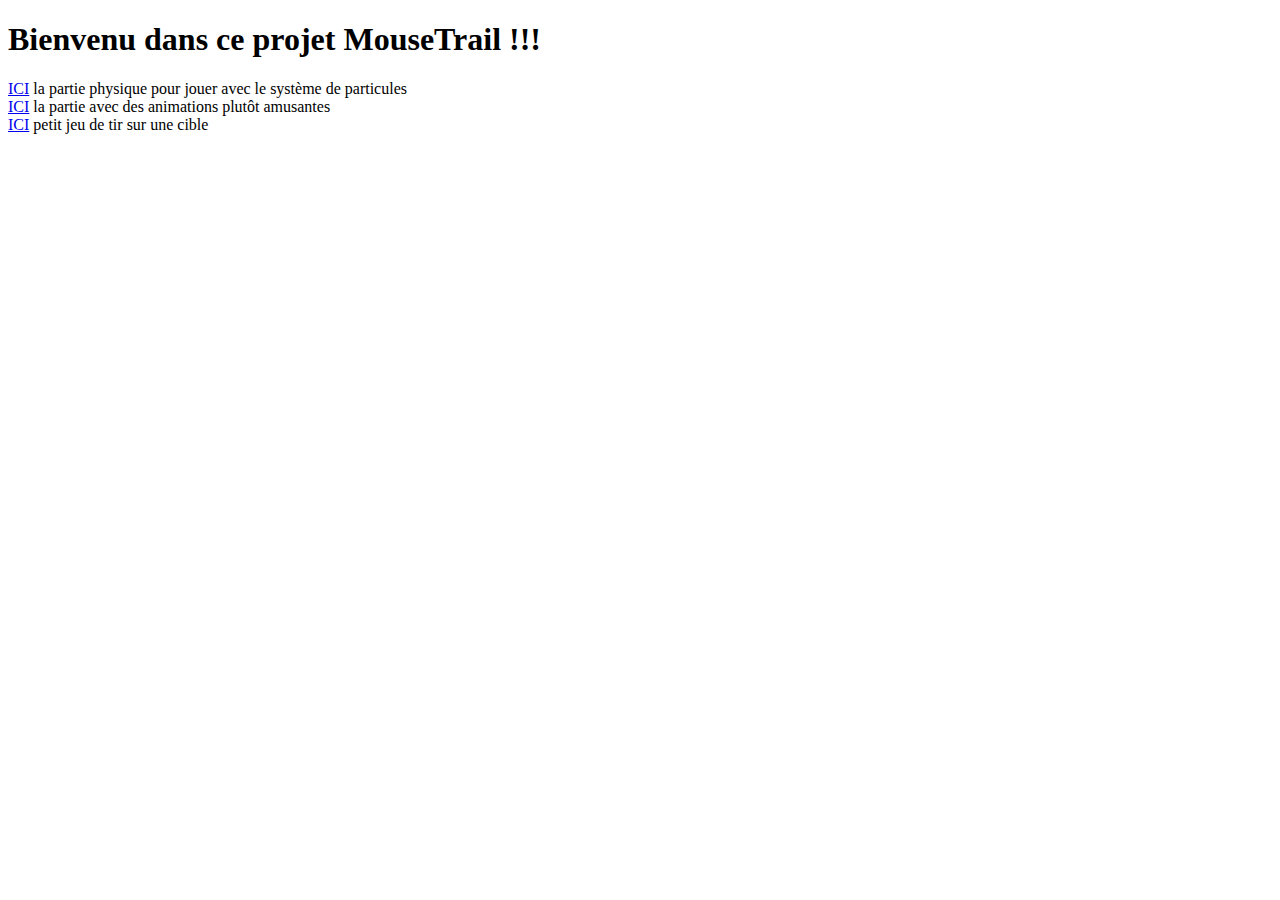
==== index.html @ 0065522a "Reduction taille images + début jeu shootingGame" ====
<!DOCTYPE html>
<html lang="en">

<head>
    <meta charset="UTF-8">
    <meta name="viewport" content="width=device-width, initial-scale=1.0">
    <title>MouseTrail</title>
</head>

<body>
    <h1>Bienvenu dans ce projet MouseTrail !!!</h1>

    <div id="Sommaire">

        <a href="MouseTrail/trail.html">ICI</a> la partie physique pour jouer avec le système de particules
        <br>
        <a href="MouseTrailPictures/trail.html">ICI</a> la partie avec des animations plutôt amusantes
        <br>
        <a href="ShootingGame/index.html">ICI</a> petit jeu de tir sur une cible
    </div>

</body>

</html>
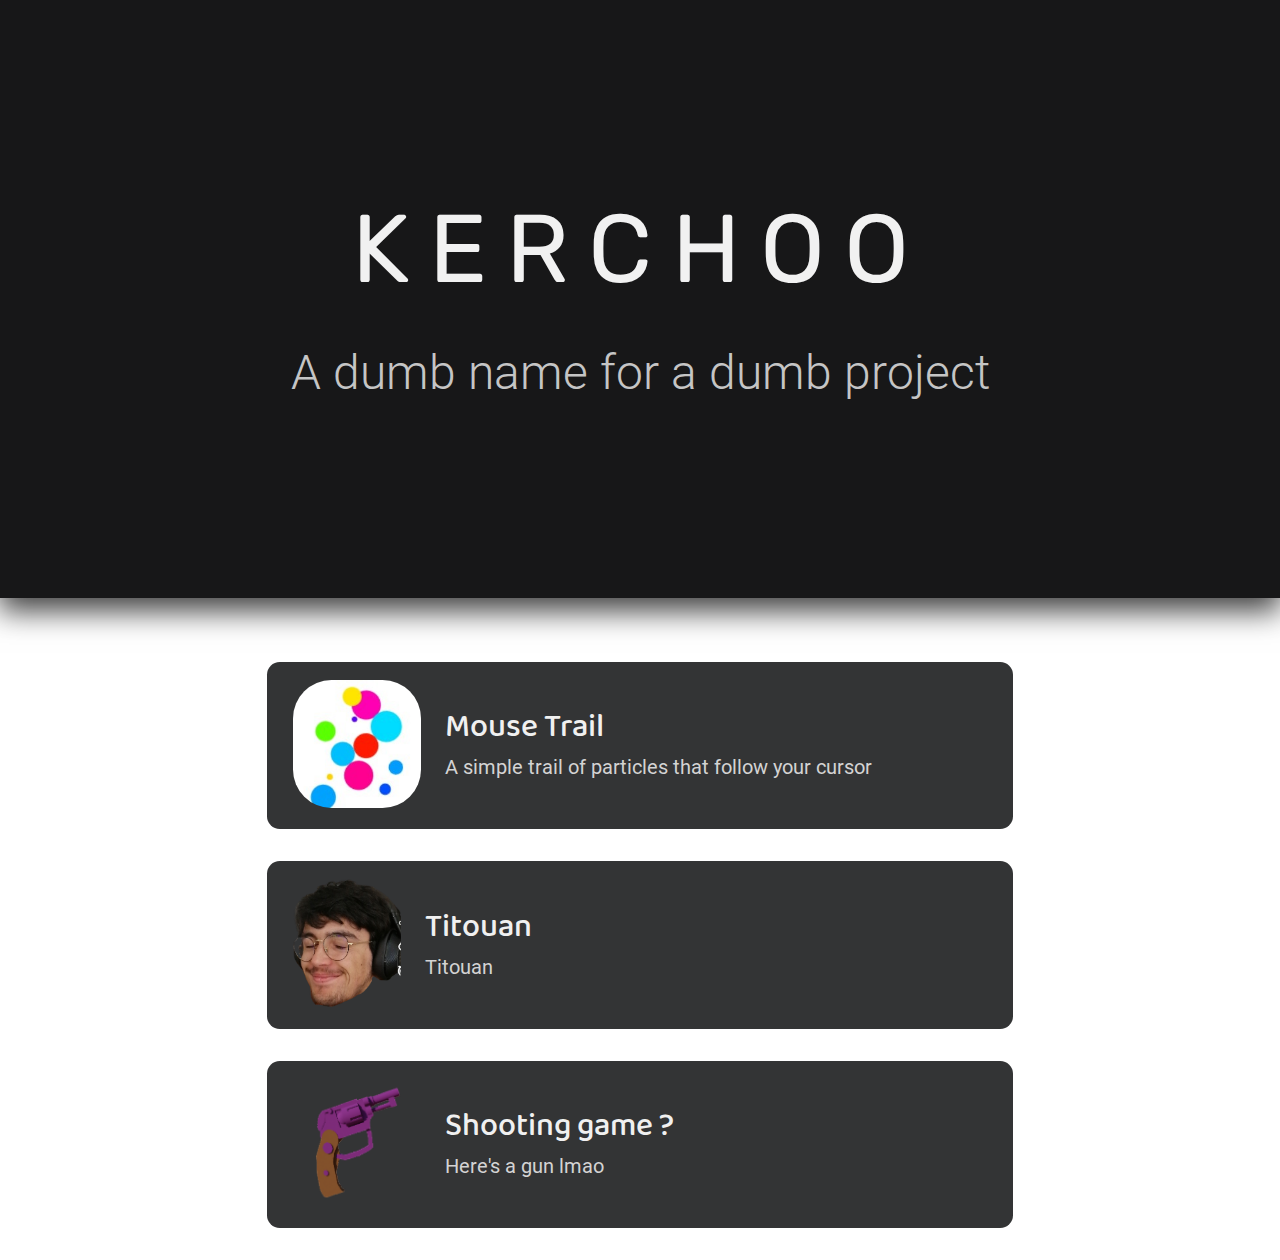
==== commit 5db7daac: "New index page lol" ====
--- a/index.html
+++ b/index.html
@@ -3,22 +3,60 @@
 
 <head>
     <meta charset="UTF-8">
-    <meta name="viewport" content="width=device-width, initial-scale=1.0">
-    <title>MouseTrail</title>
+    <link rel="stylesheet" href="indexAssets/index.css">
+    <title>KERCHOO</title>
 </head>
 
 <body>
-    <h1>Bienvenu dans ce projet MouseTrail !!!</h1>
+    <div id="titleBar">
+        <h1>KERCHOO</h1>
+        <h2>A dumb name for a dumb project</h2>
+    </div>
 
-    <div id="Sommaire">
+    <div class="gamesList">
+        <a href="MouseTrail/trail.html" class="game">
+            <span class="icon">
+                <img src="indexAssets/images/particlesIcon.jpg">
+            </span>
+
+            <span class="description">
+                <h4>Mouse Trail</h4>
+                <p>A simple trail of particles that follow your cursor</p>
+            </span>
+        </a>
+
+        <a href="MouseTrail_TITOUAN_V1/trail.html" class="game">
+            <span class="icon">
+                <img src="indexAssets/images/titouan.png">
+            </span>
+
+            <span class="description">
+                <h4>Titouan</h4>
+                <p>Titouan</p>
+            </span>
+        </a>
+        
+        <a href="ShootingGame/index.html" class="game">
+            <span class="icon">
+                <img src="indexAssets/images/gun.png">
+            </span>
+
+            <span class="description">
+                <h4>Shooting game ?</h4>
+                <p>Here's a gun lmao</p>
+            </span>
+        </a>
+    </div>
+
+    <!-- <div id="Sommaire">
 
         <a href="MouseTrail/trail.html">ICI</a> la partie physique pour jouer avec le système de particules
         <br>
-        <a href="MouseTrailPictures/trail.html">ICI</a> la partie avec des animations plutôt amusantes
+        <a href="MouseTrail_TITOUAN_V1/trail.html">ICI</a> la partie avec des animations plutôt amusantes
         <br>
         <a href="ShootingGame/index.html">ICI</a> petit jeu de tir sur une cible
-    </div>
+    </div> -->
 
 </body>
 
-</html>+</html>
--- a/indexAssets/index.css
+++ b/indexAssets/index.css
@@ -0,0 +1,162 @@
+@font-face {
+	font-family: Rubik;
+	src: url("fonts/Rubik-ExtraBold.ttf");
+	font-weight: 800;
+}
+
+@font-face {
+	font-family: Rubik;
+	src: url("fonts/Rubik-Bold.ttf");
+	font-weight: 700;
+}
+
+@font-face {
+	font-family: Rubik;
+	src: url("fonts/Rubik-Regular.ttf");
+	font-weight: 400;
+}
+
+@font-face {
+	font-family: Rubik;
+	src: url("fonts/Rubik-Light.ttf");
+	font-weight: 200;
+}
+
+@font-face {
+	font-family: Roboto;
+	src: url("fonts/Roboto-Bold.ttf");
+	font-weight: 700;
+}
+
+@font-face {
+	font-family: Roboto;
+	src: url("fonts/Roboto-Regular.ttf");
+	font-weight: 400;
+}
+
+@font-face {
+	font-family: Roboto;
+	src: url("fonts/Roboto-Light.ttf");
+	font-weight: 200;
+}
+
+@font-face {
+	font-family: BalooTammudu2;
+	src: url("fonts/BalooTammudu2-ExtraBold.ttf");
+	font-weight: 800;
+}
+
+@font-face {
+	font-family: BalooTammudu2;
+	src: url("fonts/BalooTammudu2-Bold.ttf");
+	font-weight: 700;
+}
+
+@font-face {
+	font-family: BalooTammudu2;
+	src: url("fonts/BalooTammudu2-SemiBold.ttf");
+	font-weight: 600;
+}
+
+@font-face {
+	font-family: BalooTammudu2;
+	src: url("fonts/BalooTammudu2-Medium.ttf");
+	font-weight: 500;
+}
+
+@font-face {
+	font-family: BalooTammudu2;
+	src: url("fonts/BalooTammudu2-Regular.ttf");
+	font-weight: 400;
+}
+
+body {
+	margin: 0;
+}
+
+#titleBar {
+	background-color: rgb(23, 23, 24);
+	text-align: center;
+	padding: 12em;
+	margin-bottom: 2em;
+	-webkit-box-shadow: 0px 12px 28px 1px rgba(0,0,0,0.75);
+	-moz-box-shadow: 0px 12px 28px 1px rgba(0,0,0,0.75);
+	box-shadow: 0px 12px 28px 1px rgba(0,0,0,0.75);
+}
+
+#titleBar h1 {
+	color: rgb(241, 241, 241);
+	margin: 0;
+	font-size: 6em;
+	letter-spacing: 0.2em;
+	font-family: 'Rubik', sans-serif;
+	font-weight: 400;
+}
+
+#titleBar h2 {
+	color: rgb(197, 197, 197);
+	font-family: 'Gill Sans', 'Gill Sans MT', Calibri, 'Trebuchet MS', sans-serif;
+	font-size: 3em;
+	font-family: 'Roboto';
+	font-weight: 200;
+	padding-top: 0.8em;
+	padding-bottom: 0.1em;
+	margin: 0;
+}
+
+.gamesList {
+	margin: 0 auto;
+	padding: 0.1px 0;
+	width: 60%;
+}
+
+.game {
+	background-color: rgb(51, 52, 53);
+	border-radius: 0.8em;
+	display: table;
+	padding: 0.6em;
+	margin: 2em 0.7em;
+	transition: 0.3s;
+	text-decoration: none;
+}
+
+.game:hover {
+	background-color: rgb(100, 102, 104);
+	padding: 1.4em;
+}
+
+.icon {
+	display: table-cell;
+	padding-right: 1.5em;
+	padding: 0.5em 1.5em 0.5em 1em;
+}
+
+.icon img {
+	height: 8em;
+	border-radius: 30%;
+}
+
+.description {
+	display: table-cell;
+	vertical-align: middle;
+	box-sizing: border-box;
+	width: 100%;
+}
+
+.description h4 {
+	color: rgb(240, 240, 240);
+	font-family: 'BalooTammudu2';
+	font-weight: 500;
+	font-size: 2em;
+	margin: 0em 0 0em 0;
+}
+
+.description p {
+	color: rgb(211, 211, 211);
+	font-family: 'Roboto';
+	font-weight: normal;
+	font-size: 1.25em;
+	margin: 0;
+	transform: translateY(-0.7em);
+	word-wrap: break-word;
+}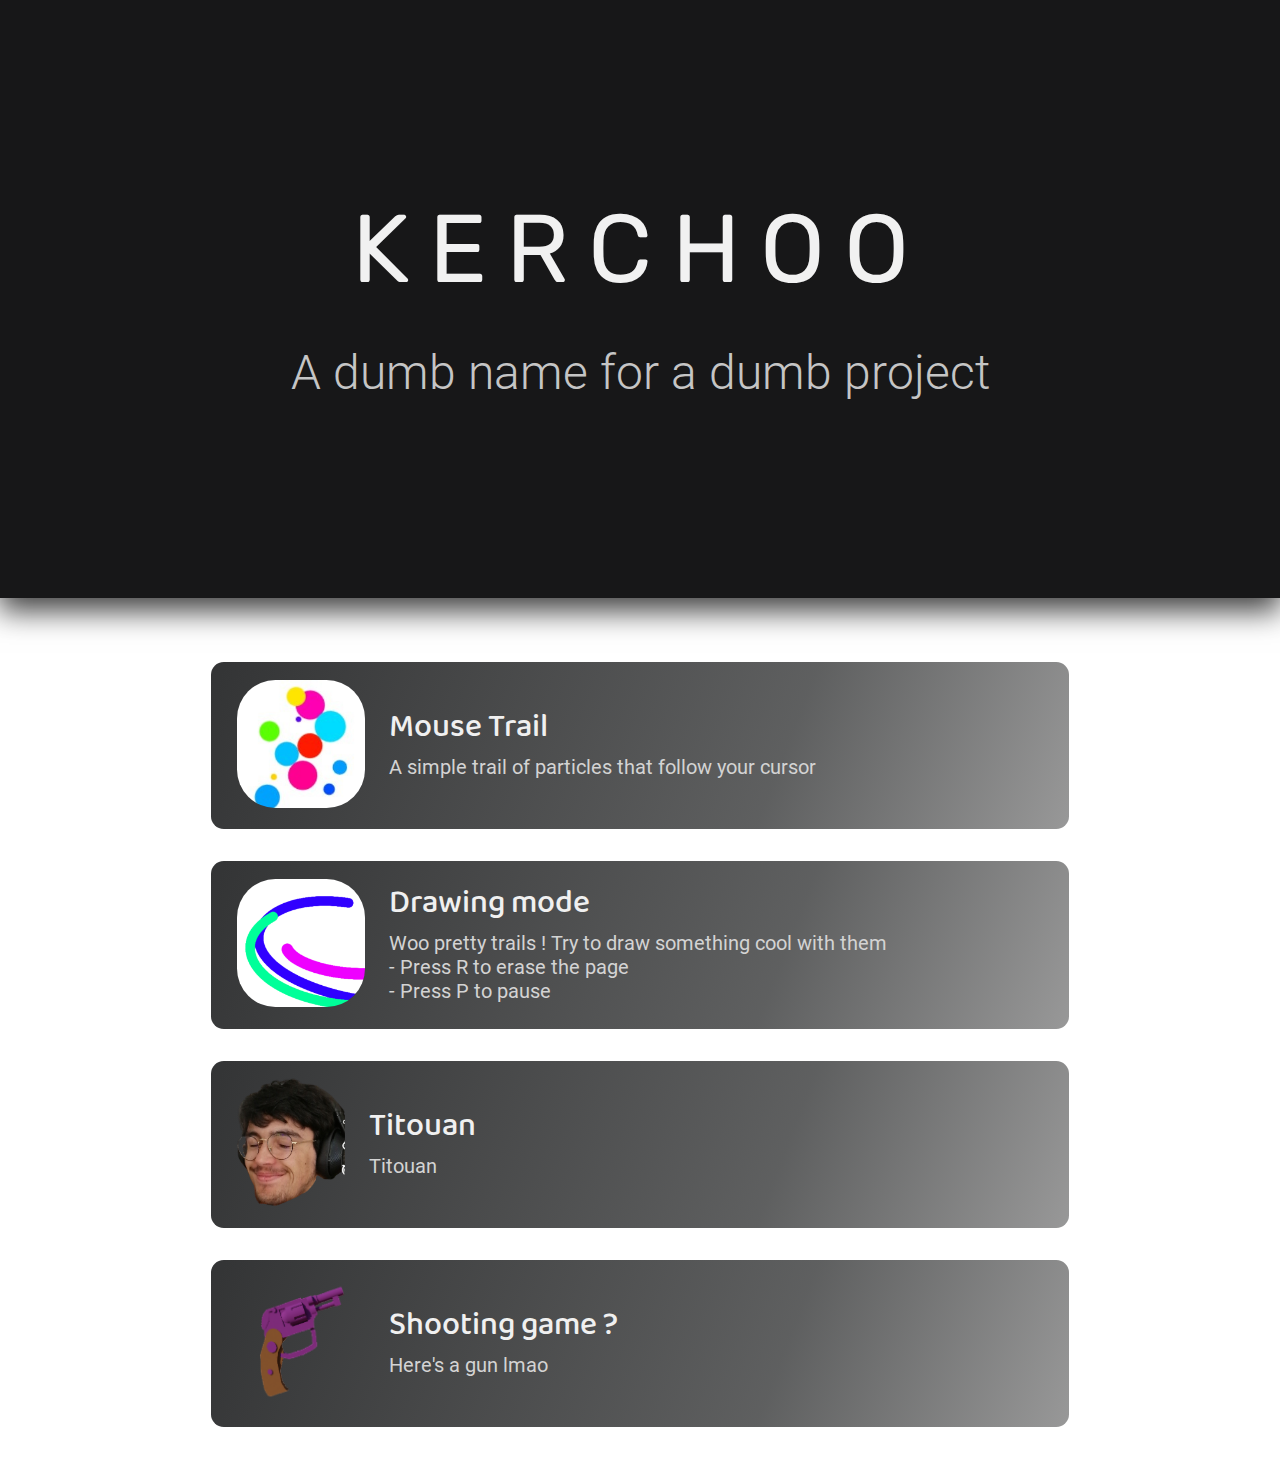
==== commit b75245c7: "Drawing mode" ====
--- a/index.html
+++ b/index.html
@@ -22,6 +22,19 @@
             <span class="description">
                 <h4>Mouse Trail</h4>
                 <p>A simple trail of particles that follow your cursor</p>
+            </span>
+        </a>
+
+        <a href="Drawing/trail.html" class="game">
+            <span class="icon">
+                <img src="indexAssets/images/drawing.png">
+            </span>
+
+            <span class="description">
+                <h4>Drawing mode</h4>
+                <p>Woo pretty trails ! Try to draw something cool with them</p>
+                <p> - Press R to erase the page</p>
+                <p> - Press P to pause</p>
             </span>
         </a>
 
--- a/indexAssets/index.css
+++ b/indexAssets/index.css
@@ -107,10 +107,11 @@
 .gamesList {
 	margin: 0 auto;
 	padding: 0.1px 0;
-	width: 60%;
+	width: 55em;
 }
 
 .game {
+	background: linear-gradient(111deg, rgba(51,52,53,0.2133987384016106) 0%, rgba(130,131,131,0.5495331921831232) 66%, rgba(161,161,161,0.9192810913427871) 100%); 
 	background-color: rgb(51, 52, 53);
 	border-radius: 0.8em;
 	display: table;
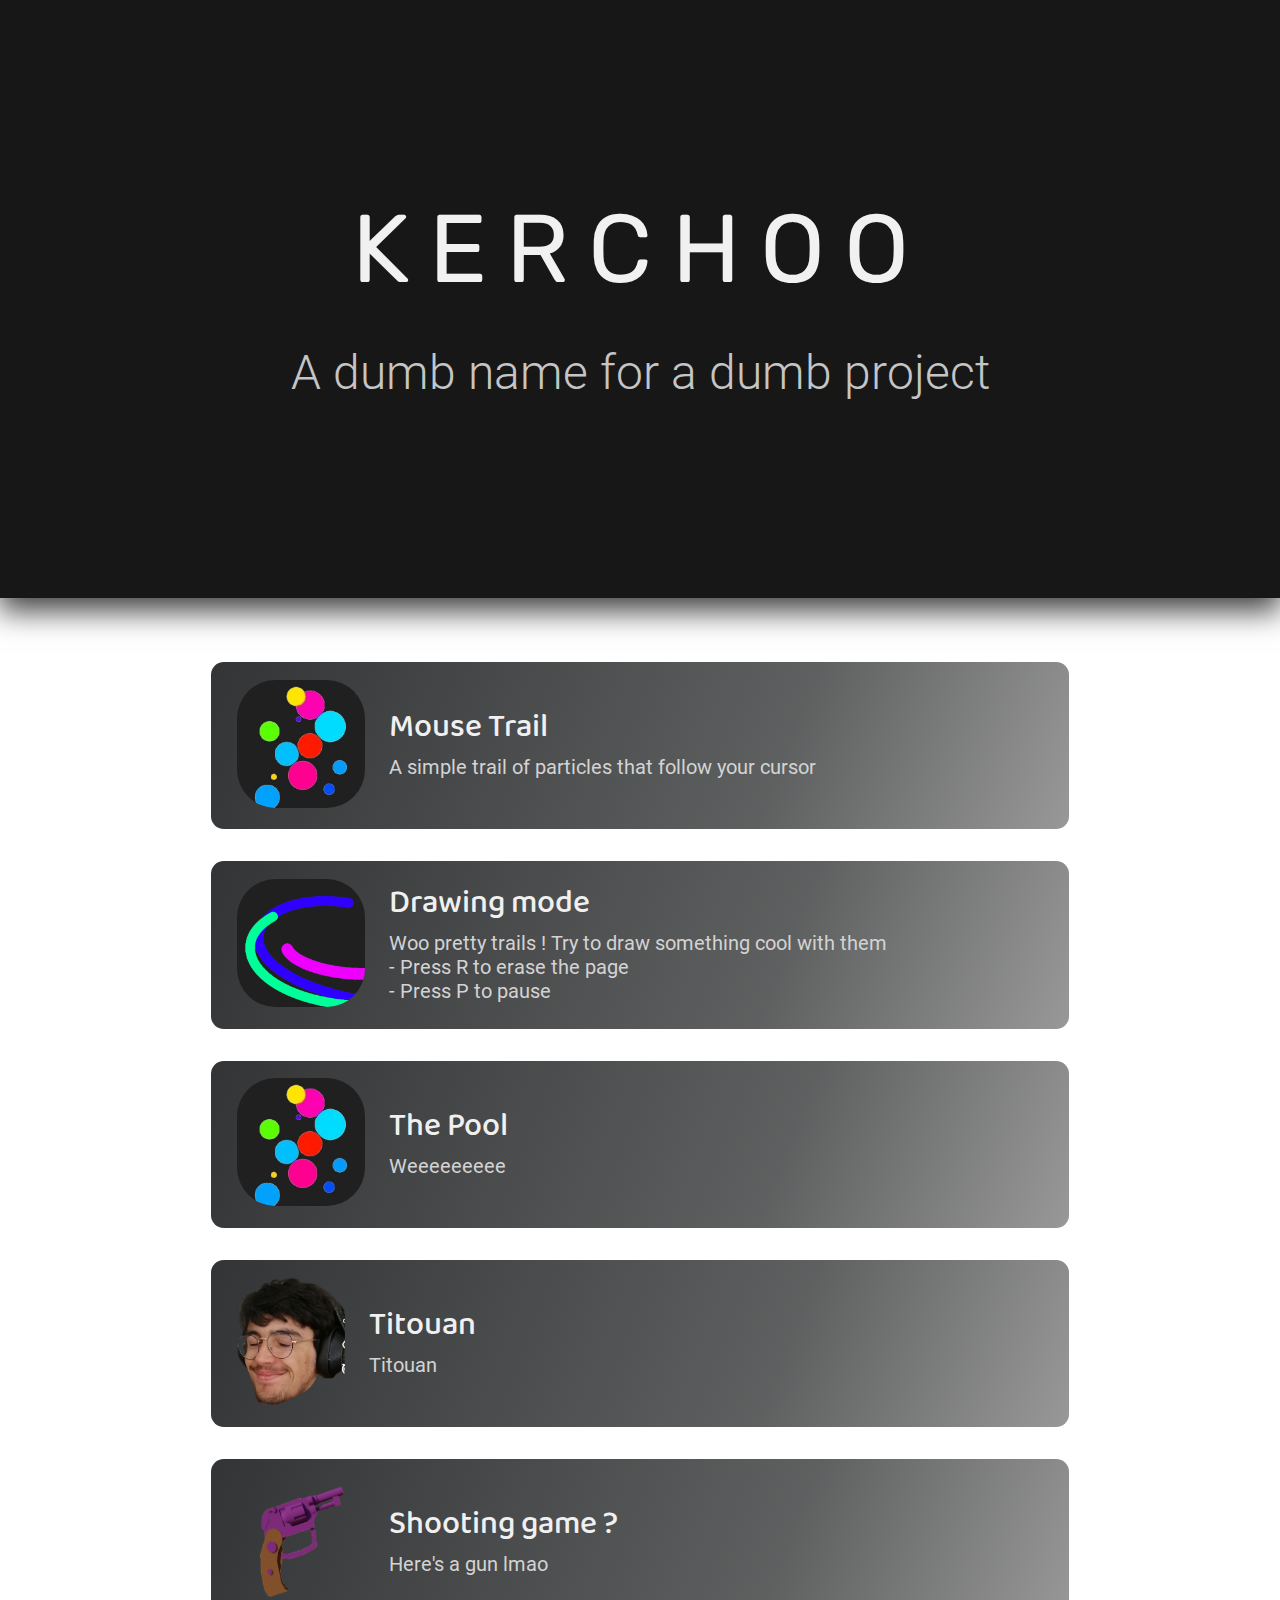
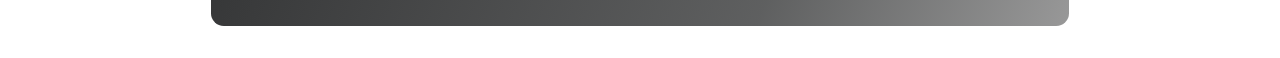
==== commit 6bf13d67: "yeet" ====
--- a/index.html
+++ b/index.html
@@ -38,6 +38,17 @@
             </span>
         </a>
 
+        <a href="Pool/pool.html" class="game">
+            <span class="icon">
+                <img src="indexAssets/images/particlesIcon.jpg">
+            </span>
+
+            <span class="description">
+                <h4>The Pool</h4>
+                <p>Weeeeeeeee</p>
+            </span>
+        </a>
+
         <a href="MouseTrail_TITOUAN_V1/trail.html" class="game">
             <span class="icon">
                 <img src="indexAssets/images/titouan.png">
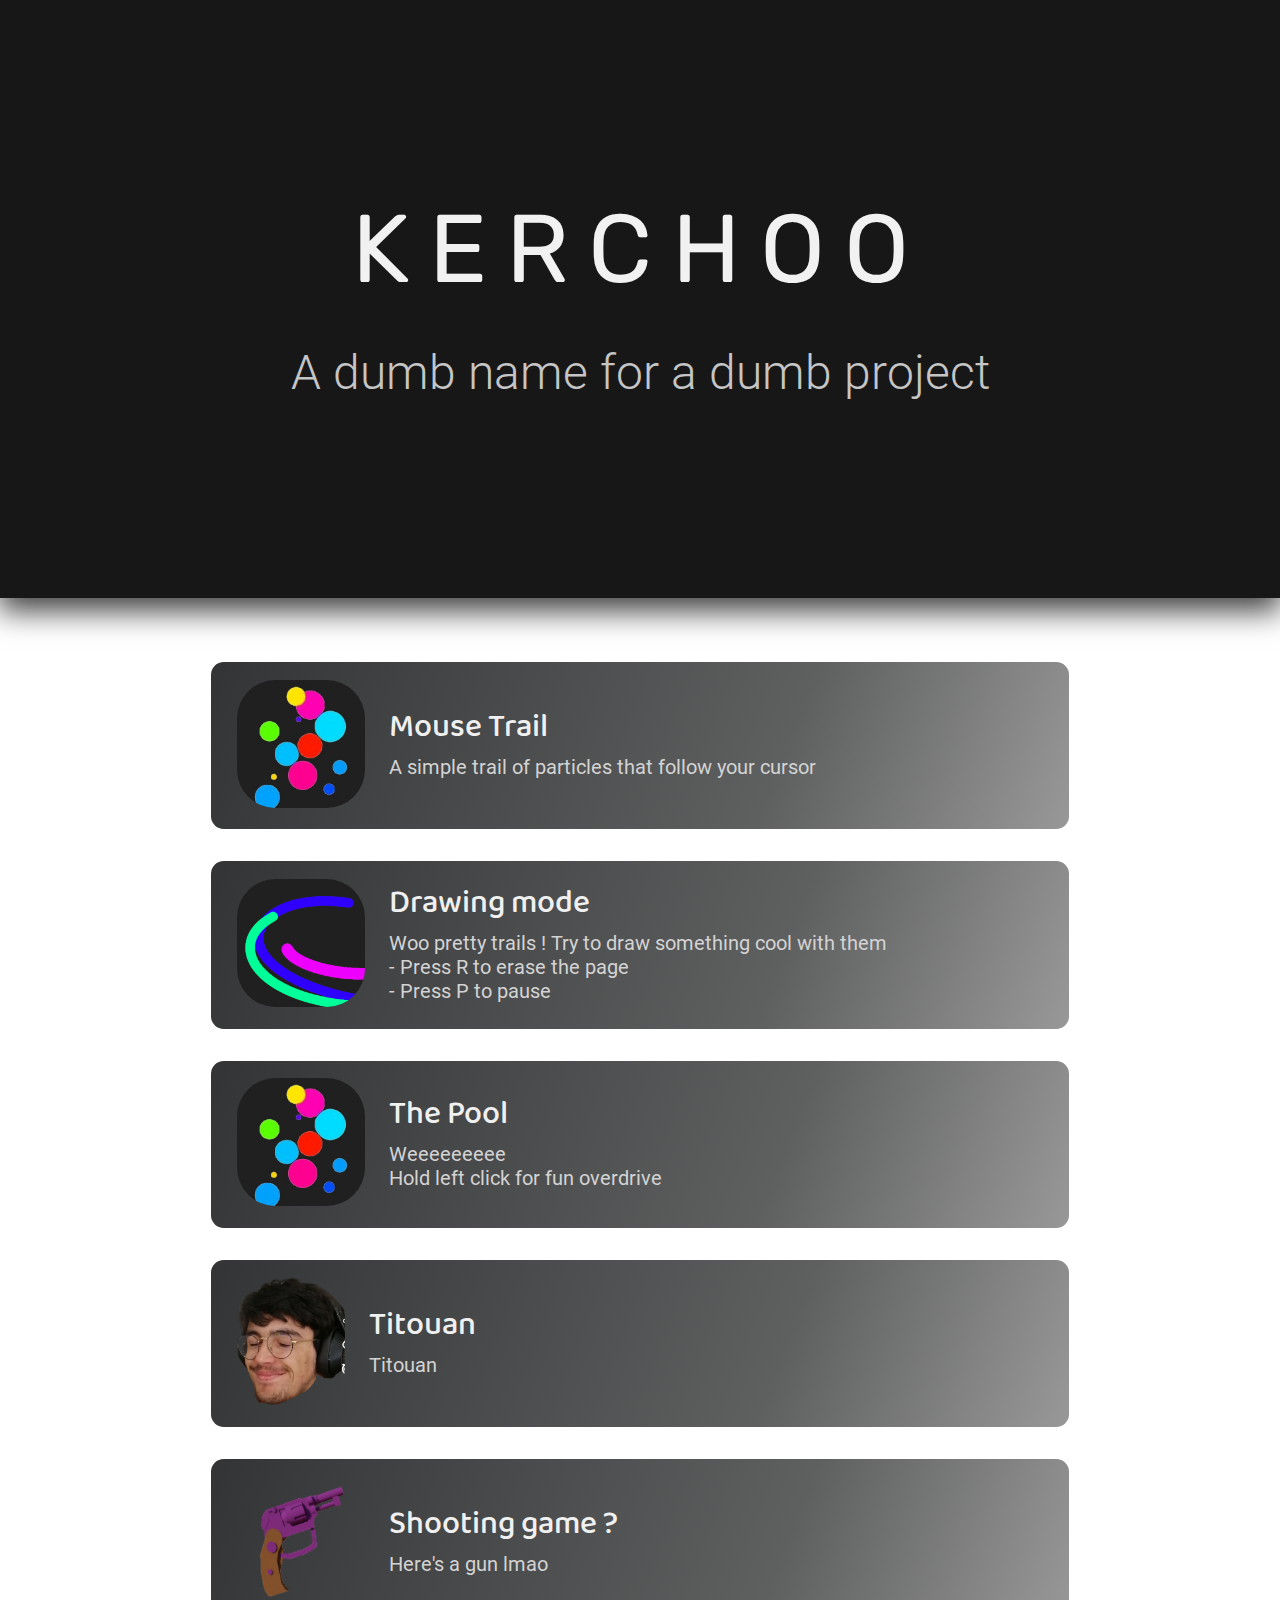
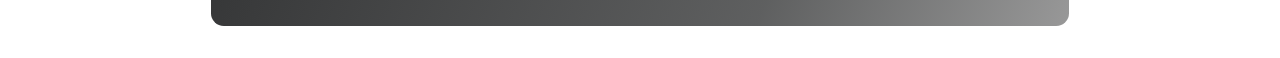
==== commit 54334765: "Fun overdrive" ====
--- a/index.html
+++ b/index.html
@@ -46,6 +46,7 @@
             <span class="description">
                 <h4>The Pool</h4>
                 <p>Weeeeeeeee</p>
+                <p>Hold left click for fun overdrive</p>
             </span>
         </a>
 
@@ -72,15 +73,6 @@
         </a>
     </div>
 
-    <!-- <div id="Sommaire">
-
-        <a href="MouseTrail/trail.html">ICI</a> la partie physique pour jouer avec le système de particules
-        <br>
-        <a href="MouseTrail_TITOUAN_V1/trail.html">ICI</a> la partie avec des animations plutôt amusantes
-        <br>
-        <a href="ShootingGame/index.html">ICI</a> petit jeu de tir sur une cible
-    </div> -->
-
 </body>
 
 </html>
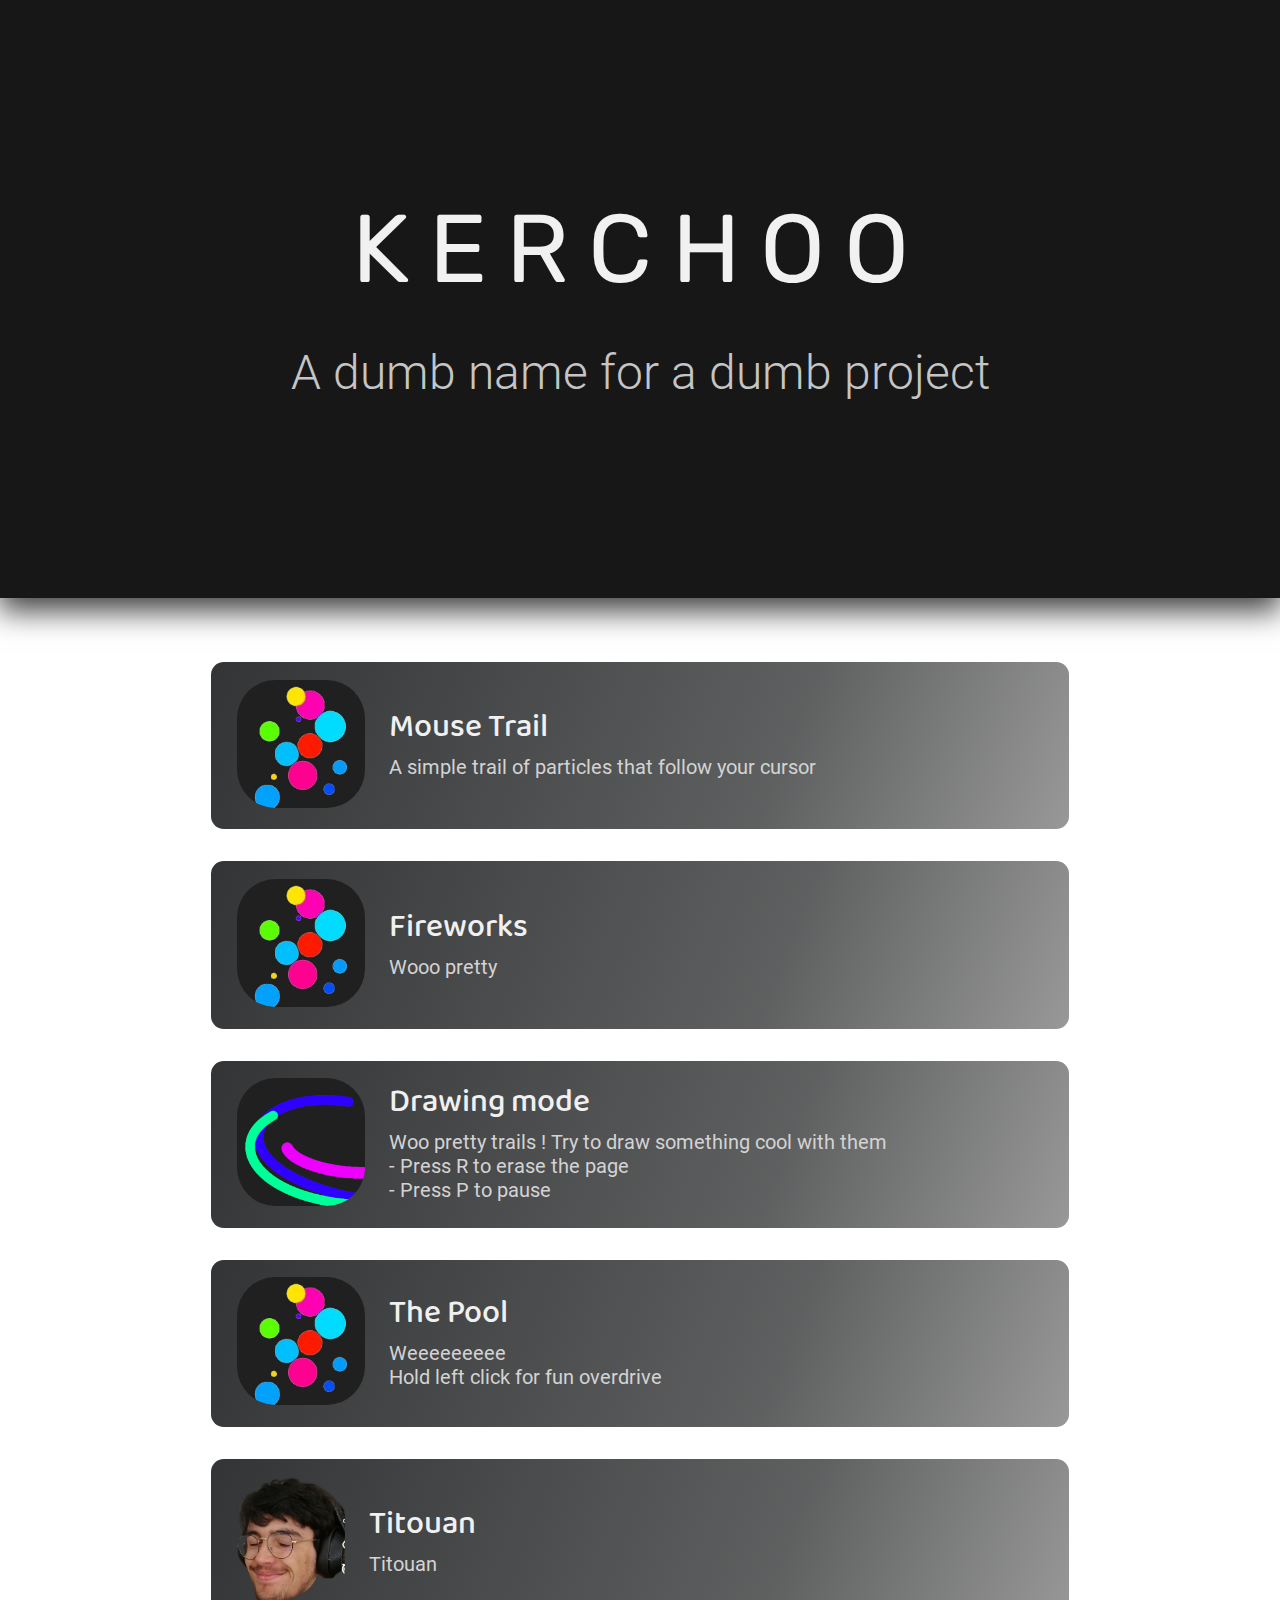
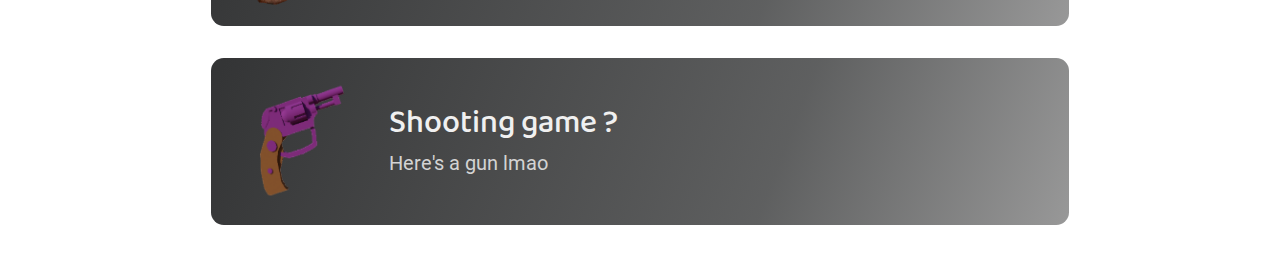
==== commit 204ee3c3: "big-ass folders refactor" ====
--- a/index.html
+++ b/index.html
@@ -14,7 +14,7 @@
     </div>
 
     <div class="gamesList">
-        <a href="MouseTrail/trail.html" class="game">
+        <a href="Apps/MouseTrail/trail.html" class="game">
             <span class="icon">
                 <img src="indexAssets/images/particlesIcon.jpg">
             </span>
@@ -25,7 +25,18 @@
             </span>
         </a>
 
-        <a href="Drawing/trail.html" class="game">
+        <a href="Apps/Fireworks/fireworks.html" class="game">
+            <span class="icon">
+                <img src="indexAssets/images/particlesIcon.jpg">
+            </span>
+
+            <span class="description">
+                <h4>Fireworks</h4>
+                <p>Wooo pretty</p>
+            </span>
+        </a>
+
+        <a href="Apps/Drawing/trail.html" class="game">
             <span class="icon">
                 <img src="indexAssets/images/drawing.png">
             </span>
@@ -38,7 +49,7 @@
             </span>
         </a>
 
-        <a href="Pool/pool.html" class="game">
+        <a href="Apps/Pool/pool.html" class="game">
             <span class="icon">
                 <img src="indexAssets/images/particlesIcon.jpg">
             </span>
@@ -50,7 +61,7 @@
             </span>
         </a>
 
-        <a href="MouseTrail_TITOUAN_V1/trail.html" class="game">
+        <a href="Apps/MouseTrail_TITOUAN_V1/trail.html" class="game">
             <span class="icon">
                 <img src="indexAssets/images/titouan.png">
             </span>
@@ -61,7 +72,7 @@
             </span>
         </a>
         
-        <a href="ShootingGame/index.html" class="game">
+        <a href="Apps/ShootingGame/index.html" class="game">
             <span class="icon">
                 <img src="indexAssets/images/gun.png">
             </span>
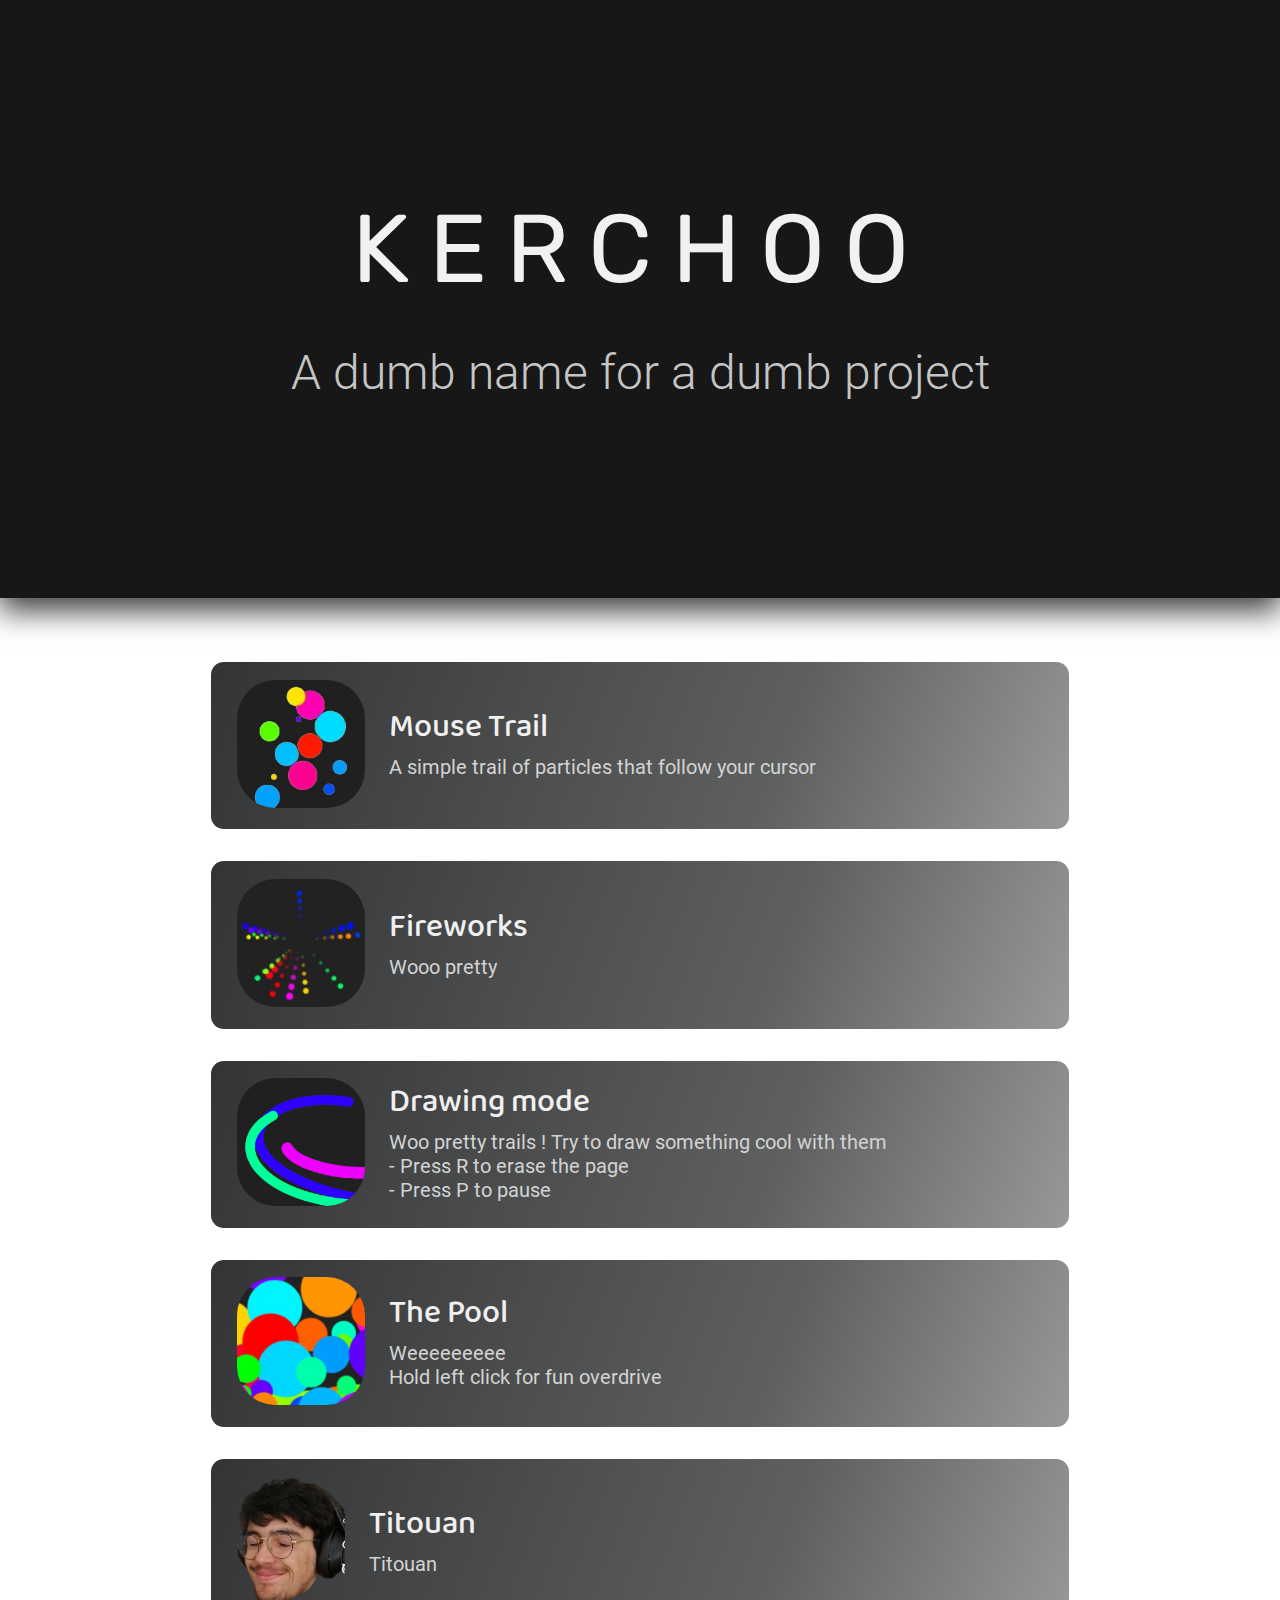
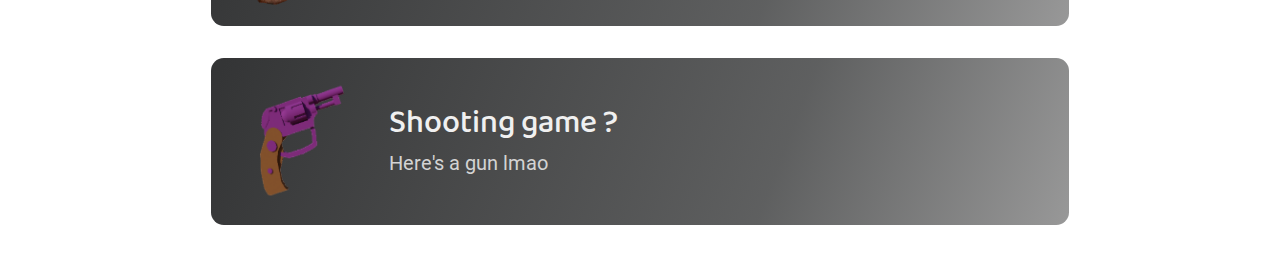
==== commit 5ed0eee0: "thumbnails" ====
--- a/index.html
+++ b/index.html
@@ -27,7 +27,7 @@
 
         <a href="Apps/Fireworks/fireworks.html" class="game">
             <span class="icon">
-                <img src="indexAssets/images/particlesIcon.jpg">
+                <img src="indexAssets/images/fireworks.jpg">
             </span>
 
             <span class="description">
@@ -51,7 +51,7 @@
 
         <a href="Apps/Pool/pool.html" class="game">
             <span class="icon">
-                <img src="indexAssets/images/particlesIcon.jpg">
+                <img src="indexAssets/images/pool.jpg">
             </span>
 
             <span class="description">
